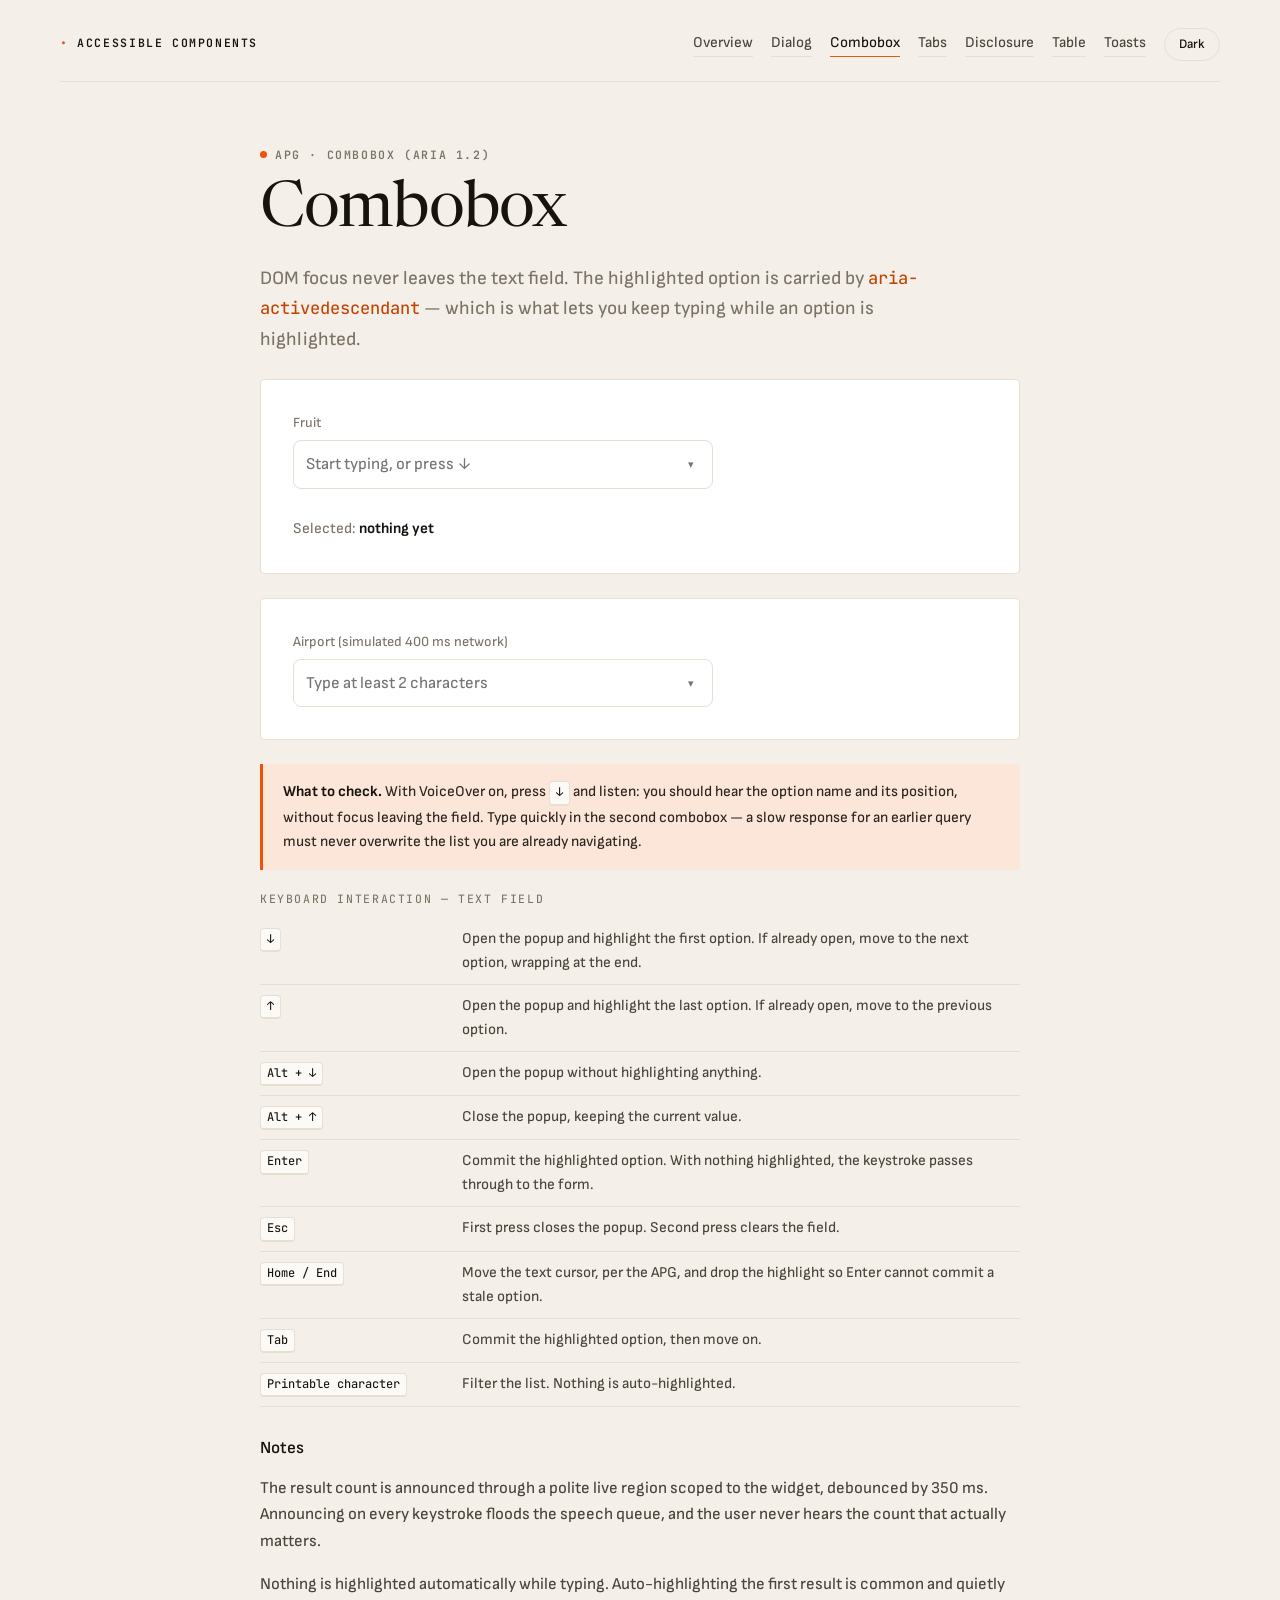
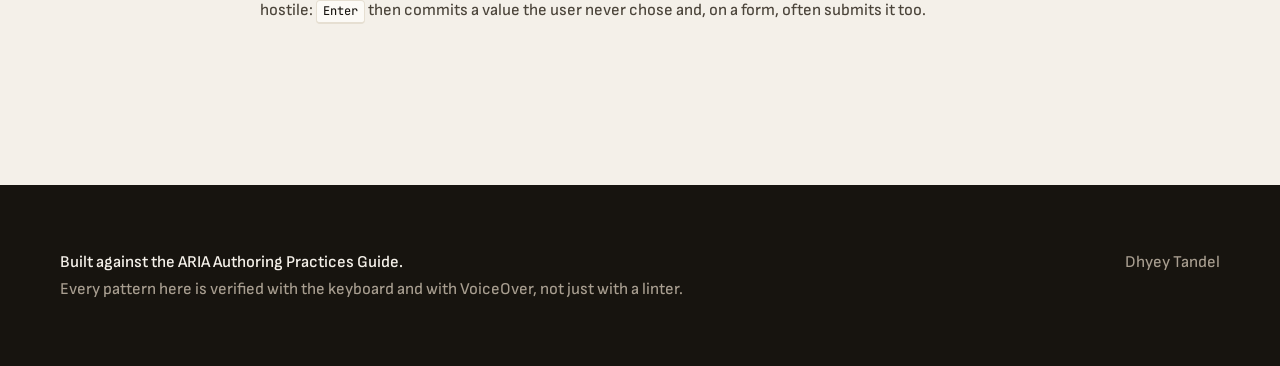
==== demo/combobox.html @ 01e6e7dc "Accessible component library: seven APG patterns, zero dependencies Dialog, combobox, tabs, disclosu" ====
<!doctype html>
<html lang="en">
<head>
  <meta charset="utf-8">
  <meta name="viewport" content="width=device-width, initial-scale=1">
  <title>Combobox — accessible components</title>
  <link rel="preconnect" href="https://fonts.googleapis.com">
  <link rel="preconnect" href="https://fonts.gstatic.com" crossorigin>
  <link rel="stylesheet" href="https://fonts.googleapis.com/css2?family=JetBrains+Mono:wght@400;600&family=Newsreader:ital,opsz,wght@0,6..72,300..500;1,6..72,300..500&family=Sofia+Sans:wght@400..700&display=swap">
  <link rel="stylesheet" href="../src/styles/index.css">
  <link rel="stylesheet" href="../demo/demo.css">
</head>
<body class="a11y-scope">
  <a class="skip-link a11y-visually-hidden-focusable" href="#main">Skip to content</a>

  <header class="site-header wrap">
    <a class="wordmark" href="../index.html">Accessible components</a>
    <nav class="site-nav" aria-label="Components">
        <a href="../index.html">Overview</a>
        <a href="../demo/dialog.html">Dialog</a>
        <a href="../demo/combobox.html">Combobox</a>
        <a href="../demo/tabs.html">Tabs</a>
        <a href="../demo/disclosure.html">Disclosure</a>
        <a href="../demo/table.html">Table</a>
        <a href="../demo/toast.html">Toasts</a>
      <button type="button" class="theme-toggle">Dark</button>
    </nav>
  </header>

  <main id="main" tabindex="-1">
    <section class="block wrap narrow">
      <p class="eyebrow">APG · Combobox (ARIA 1.2)</p>
      <h1>Combobox</h1>
      <p class="lede">
        DOM focus never leaves the text field. The highlighted option is carried
        by <code>aria-activedescendant</code> — which is what lets you keep
        typing while an option is highlighted.
      </p>

      <div class="demo-surface">
        <div class="a11y-combobox" data-a11y-combobox id="fruit-combobox">
          <label for="fruit" style="font-size:14px;color:var(--muted)">Fruit</label>
          <div class="a11y-combobox__field">
            <input id="fruit" type="text" placeholder="Start typing, or press ↓">
            <button type="button" class="a11y-combobox__toggle" data-a11y-combobox-toggle>▾</button>
          </div>
          <ul class="a11y-combobox__listbox" data-a11y-combobox-listbox></ul>
        </div>

        <p style="margin:28px 0 0;font-size:15px;color:var(--muted)">
          Selected: <strong id="fruit-output" style="color:var(--ink)">nothing yet</strong>
        </p>
      </div>

      <div class="demo-surface">
        <div class="a11y-combobox" data-a11y-combobox id="slow-combobox">
          <label for="airport" style="font-size:14px;color:var(--muted)">Airport (simulated 400 ms network)</label>
          <div class="a11y-combobox__field">
            <input id="airport" type="text" placeholder="Type at least 2 characters">
            <button type="button" class="a11y-combobox__toggle" data-a11y-combobox-toggle>▾</button>
          </div>
          <ul class="a11y-combobox__listbox" data-a11y-combobox-listbox></ul>
        </div>
      </div>

      <div class="note">
        <strong>What to check.</strong> With VoiceOver on, press <kbd>↓</kbd> and
        listen: you should hear the option name and its position, without focus
        leaving the field. Type quickly in the second combobox — a slow response
        for an earlier query must never overwrite the list you are already
        navigating.
      </div>

          <table class="keys">
            <caption>Keyboard interaction — text field</caption>
            <tbody>
            <tr><th scope="row"><kbd>↓</kbd></th><td>Open the popup and highlight the first option. If already open, move to the next option, wrapping at the end.</td></tr>
            <tr><th scope="row"><kbd>↑</kbd></th><td>Open the popup and highlight the last option. If already open, move to the previous option.</td></tr>
            <tr><th scope="row"><kbd>Alt + ↓</kbd></th><td>Open the popup without highlighting anything.</td></tr>
            <tr><th scope="row"><kbd>Alt + ↑</kbd></th><td>Close the popup, keeping the current value.</td></tr>
            <tr><th scope="row"><kbd>Enter</kbd></th><td>Commit the highlighted option. With nothing highlighted, the keystroke passes through to the form.</td></tr>
            <tr><th scope="row"><kbd>Esc</kbd></th><td>First press closes the popup. Second press clears the field.</td></tr>
            <tr><th scope="row"><kbd>Home / End</kbd></th><td>Move the text cursor, per the APG, and drop the highlight so Enter cannot commit a stale option.</td></tr>
            <tr><th scope="row"><kbd>Tab</kbd></th><td>Commit the highlighted option, then move on.</td></tr>
            <tr><th scope="row"><kbd>Printable character</kbd></th><td>Filter the list. Nothing is auto-highlighted.</td></tr>
            </tbody>
          </table>
      <h2 class="sub">Notes</h2>
      <p>
        The result count is announced through a polite live region scoped to the
        widget, debounced by 350 ms. Announcing on every keystroke floods the
        speech queue, and the user never hears the count that actually matters.
      </p>
      <p>
        Nothing is highlighted automatically while typing. Auto-highlighting the
        first result is common and quietly hostile: <kbd>Enter</kbd> then commits
        a value the user never chose and, on a form, often submits it too.
      </p>
    </section>

  </main>

  <footer class="site-footer">
    <div class="wrap">
      <p><strong>Built against the ARIA Authoring Practices Guide.</strong><br>
        Every pattern here is verified with the keyboard and with VoiceOver, not just with a linter.</p>
      <p>Dhyey Tandel</p>
    </div>
  </footer>

  <script type="module">
    import { initChrome } from '../demo/demo.js';
    initChrome();
    const { Combobox } = await import('../src/components/combobox/combobox.js');

    const FRUIT = ['Apple', 'Apricot', 'Avocado', 'Banana', 'Blackberry', 'Blackcurrant',
      'Blueberry', 'Cherry', 'Clementine', 'Cranberry', 'Damson', 'Date', 'Dragonfruit',
      'Elderberry', 'Fig', 'Gooseberry', 'Grape', 'Grapefruit', 'Guava', 'Kiwi', 'Lemon',
      'Lime', 'Lychee', 'Mango', 'Melon', 'Nectarine', 'Orange', 'Papaya', 'Passionfruit',
      'Peach', 'Pear', 'Persimmon', 'Pineapple', 'Plum', 'Pomegranate', 'Quince',
      'Raspberry', 'Redcurrant', 'Rhubarb', 'Satsuma', 'Strawberry', 'Tangerine'];

    const output = document.getElementById('fruit-output');
    new Combobox(document.getElementById('fruit-combobox'), {
      source: FRUIT,
      onSelect: (item) => { output.textContent = item.label; },
    });

    const AIRPORTS = ['Amsterdam Schiphol', 'Athens', 'Auckland', 'Bangalore Kempegowda',
      'Barcelona El Prat', 'Berlin Brandenburg', 'Boston Logan', 'Chicago O\u2019Hare',
      'Copenhagen Kastrup', 'Delhi Indira Gandhi', 'Dublin', 'Frankfurt', 'Helsinki Vantaa',
      'Lisbon Portela', 'London Heathrow', 'Madrid Barajas', 'Mumbai Chhatrapati Shivaji',
      'Oslo Gardermoen', 'Paris Charles de Gaulle', 'Reykjavik Keflavik', 'Rome Fiumicino',
      'San Francisco', 'Seattle Tacoma', 'Singapore Changi', 'Stockholm Arlanda',
      'Sydney Kingsford Smith', 'Tokyo Haneda', 'Vienna', 'Warsaw Chopin', 'Zurich'];

    new Combobox(document.getElementById('slow-combobox'), {
      minChars: 2,
      // Deliberately slow and jittery, so a stale response can overtake a fresh
      // one. The request token inside Combobox is what stops it winning.
      source: async (query) => {
        await new Promise((resolve) => setTimeout(resolve, 250 + Math.random() * 300));
        const needle = query.toLowerCase();
        return AIRPORTS.filter((name) => name.toLowerCase().includes(needle));
      },
    });
  </script>
</body>
</html>
---- src/styles/index.css ----
@import url("./tokens.css");
@import url("./base.css");
@import url("../components/dialog/dialog.css");
@import url("../components/combobox/combobox.css");
@import url("../components/tabs/tabs.css");
@import url("../components/disclosure/disclosure.css");
@import url("../components/accordion/accordion.css");
@import url("../components/table/sortable-table.css");
@import url("../components/toast/toast.css");
---- demo/demo.css ----
/* Demo site chrome. The components bring their own CSS; this is the page. */

body {
  margin: 0;
  font-family: var(--font-sans);
  font-size: 16.5px;
  font-weight: 450;
  line-height: 1.6;
  color: var(--body-color);
  background: var(--paper);
  -webkit-font-smoothing: antialiased;
}

.skip-link {
  position: absolute;
  top: 8px;
  left: 8px;
  z-index: 500;
  padding: 10px 18px;
  font-weight: 600;
  color: var(--on-ink);
  background: var(--ink-surface);
  border-radius: var(--r-pill);
}

.wrap { max-width: 1160px; margin: 0 auto; padding: 0 40px; }
.narrow { max-width: 760px; }

.site-header {
  display: flex;
  align-items: baseline;
  justify-content: space-between;
  gap: 24px;
  flex-wrap: wrap;
  padding: 28px 0 20px;
  border-bottom: 1px solid var(--faint);
}

.wordmark {
  font-family: var(--font-mono);
  font-size: 11.5px;
  font-weight: 600;
  letter-spacing: 0.14em;
  text-transform: uppercase;
  color: var(--ink);
  text-decoration: none;
}
.wordmark::before { content: "• "; color: var(--accent); }

.site-nav { display: flex; gap: 18px; flex-wrap: wrap; align-items: center; }
.site-nav a {
  font-size: 15px;
  color: var(--body-color);
  text-decoration: none;
  border-bottom: 1px solid var(--faint);
  padding-bottom: 1px;
}
.site-nav a:hover { color: var(--accent); border-color: var(--accent); }
.site-nav a[aria-current="page"] { color: var(--ink); border-color: var(--accent); }

.theme-toggle {
  padding: 5px 14px;
  font: inherit;
  font-size: 13px;
  font-weight: 560;
  color: var(--ink);
  background: none;
  border: 1px solid var(--faint);
  border-radius: var(--r-pill);
  cursor: pointer;
}
.theme-toggle:hover { border-color: var(--accent); color: var(--accent); }

.eyebrow {
  display: flex;
  align-items: center;
  gap: 8px;
  margin: 0 0 14px;
  font-family: var(--font-mono);
  font-size: 11.5px;
  font-weight: 600;
  letter-spacing: 0.14em;
  text-transform: uppercase;
  color: var(--muted);
}
.eyebrow::before {
  content: "";
  width: 7px;
  height: 7px;
  border-radius: 50%;
  background: var(--accent);
  flex: none;
}

h1 {
  margin: 0 0 16px;
  font-family: var(--font-display);
  font-weight: 400;
  font-size: clamp(40px, 6vw, 64px);
  line-height: 1.04;
  letter-spacing: -0.02em;
  color: var(--ink);
}
h1 em { font-style: italic; color: var(--accent); }

h2 {
  margin: 0 0 12px;
  font-family: var(--font-display);
  font-weight: 400;
  font-size: 34px;
  line-height: 1.14;
  letter-spacing: -0.02em;
  color: var(--ink);
}

h3 { margin: 32px 0 8px; font-size: 17px; font-weight: 600; color: var(--ink); }

/* A sub-section heading. Level comes from the document outline, size from here —
   so correcting the outline never forces a visual change. */
h2.sub, h3.sub {
  margin: 32px 0 8px;
  font-family: var(--font-sans);
  font-size: 17px;
  font-weight: 600;
  letter-spacing: 0;
  color: var(--ink);
}

.lede { font-size: 19px; color: var(--muted); max-width: 62ch; }

section.block { padding: 64px 0; border-bottom: 1px solid var(--faint); }
section.block:last-of-type { border-bottom: 0; }

.demo-surface {
  margin: 24px 0;
  padding: 32px;
  background: var(--card);
  border: 1px solid var(--faint);
  border-radius: var(--r-card);
}

.note {
  margin: 20px 0;
  padding: 16px 20px;
  background: var(--accent-soft);
  border-left: 3px solid var(--accent);
  border-radius: 0 var(--r-card) var(--r-card) 0;
  font-size: 15px;
  color: var(--ink-soft);
}
.note strong { color: var(--ink); }

kbd {
  display: inline-block;
  padding: 1px 6px;
  font-family: var(--font-mono);
  font-size: 12px;
  color: var(--ink);
  background: var(--paper-lift);
  border: 1px solid var(--faint);
  border-bottom-width: 2px;
  border-radius: 4px;
  white-space: nowrap;
}

code { font-family: var(--font-mono); font-size: 0.9em; color: var(--accent-deep); }

table.keys { width: 100%; border-collapse: collapse; margin: 16px 0; }
table.keys caption {
  text-align: left;
  padding-bottom: 10px;
  font-family: var(--font-mono);
  font-size: 11.5px;
  letter-spacing: 0.14em;
  text-transform: uppercase;
  color: var(--muted);
}
table.keys th, table.keys td {
  padding: 9px 12px 9px 0;
  text-align: left;
  vertical-align: top;
  border-bottom: 1px solid var(--faint);
  font-size: 15px;
}
table.keys th { width: 190px; font-weight: 450; color: var(--ink); }

.btn {
  display: inline-flex;
  align-items: center;
  gap: 8px;
  padding: 10px 22px;
  font: inherit;
  font-weight: 560;
  color: var(--on-ink);
  background: var(--ink-surface);
  border: 1px solid var(--ink-surface);
  border-radius: var(--r-pill);
  cursor: pointer;
  transition: transform var(--dur-fast) var(--ease-spring);
}
.btn:hover { transform: translateY(-2px); }
.btn:active { transform: scale(0.97); }
.btn--ghost { color: var(--ink); background: none; border-color: var(--faint); }
.btn--ghost:hover { border-color: var(--accent); color: var(--accent); }

.card-grid { display: grid; gap: 16px; grid-template-columns: repeat(auto-fit, minmax(260px, 1fr)); margin-top: 32px; list-style: none; padding: 0; }
.card {
  display: block;
  padding: 24px;
  background: var(--card);
  border: 1px solid var(--faint);
  border-radius: var(--r-card);
  text-decoration: none;
  transition: transform var(--dur-fast) var(--ease-spring), box-shadow var(--dur-fast) var(--ease-swift);
}
.card:hover { transform: translateY(-2px); box-shadow: var(--shadow-lift); }
.card h2 { margin: 0 0 6px; font-family: var(--font-display); font-weight: 400; font-size: 26px; letter-spacing: -0.02em; }
.card p { margin: 0; font-size: 15px; color: var(--muted); }
.card .go { display: block; margin-top: 14px; color: var(--accent); font-weight: 600; font-size: 14px; }

.site-footer {
  margin-top: 80px;
  padding: 48px 0;
  color: var(--on-ink-muted);
  background: var(--ink-surface);
}
.site-footer .wrap { display: flex; justify-content: space-between; gap: 24px; flex-wrap: wrap; }
.site-footer strong { color: var(--on-ink); font-weight: 560; }
.site-footer a { color: var(--on-ink); }

@media (max-width: 640px) {
  .wrap { padding: 0 20px; }
  section.block { padding: 44px 0; }
  .demo-surface { padding: 20px; }
}
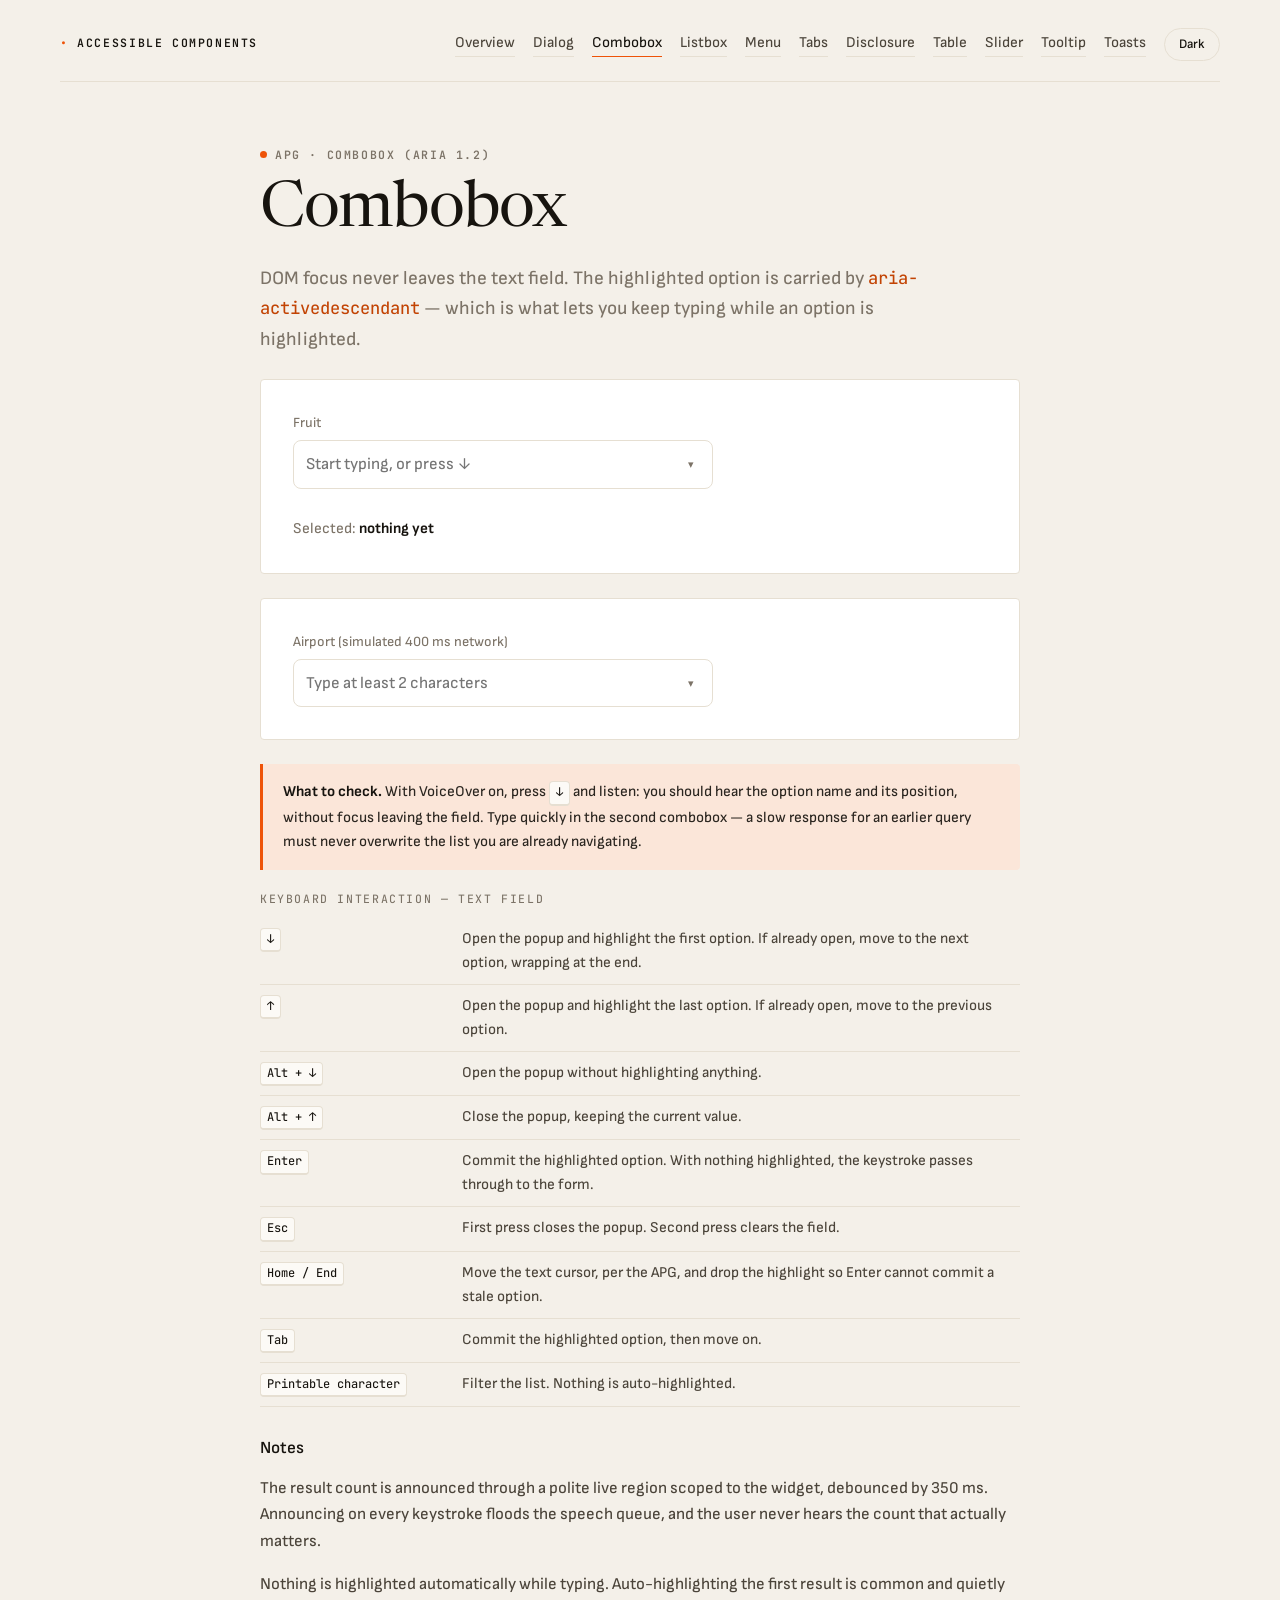
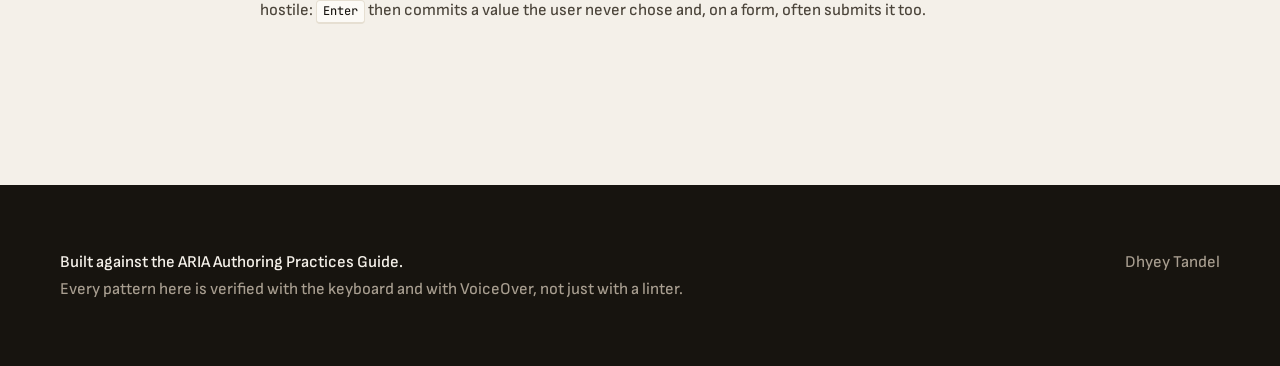
==== commit 020d0b34: "Add menu button, listbox, slider and tooltip Four more patterns where the hard part is not the JavaS" ====
--- a/demo/combobox.html
+++ b/demo/combobox.html
@@ -19,9 +19,13 @@
         <a href="../index.html">Overview</a>
         <a href="../demo/dialog.html">Dialog</a>
         <a href="../demo/combobox.html">Combobox</a>
+        <a href="../demo/listbox.html">Listbox</a>
+        <a href="../demo/menu.html">Menu</a>
         <a href="../demo/tabs.html">Tabs</a>
         <a href="../demo/disclosure.html">Disclosure</a>
         <a href="../demo/table.html">Table</a>
+        <a href="../demo/slider.html">Slider</a>
+        <a href="../demo/tooltip.html">Tooltip</a>
         <a href="../demo/toast.html">Toasts</a>
       <button type="button" class="theme-toggle">Dark</button>
     </nav>
--- a/src/styles/index.css
+++ b/src/styles/index.css
@@ -7,3 +7,7 @@
 @import url("../components/accordion/accordion.css");
 @import url("../components/table/sortable-table.css");
 @import url("../components/toast/toast.css");
+@import url("../components/menu/menu.css");
+@import url("../components/listbox/listbox.css");
+@import url("../components/slider/slider.css");
+@import url("../components/tooltip/tooltip.css");
